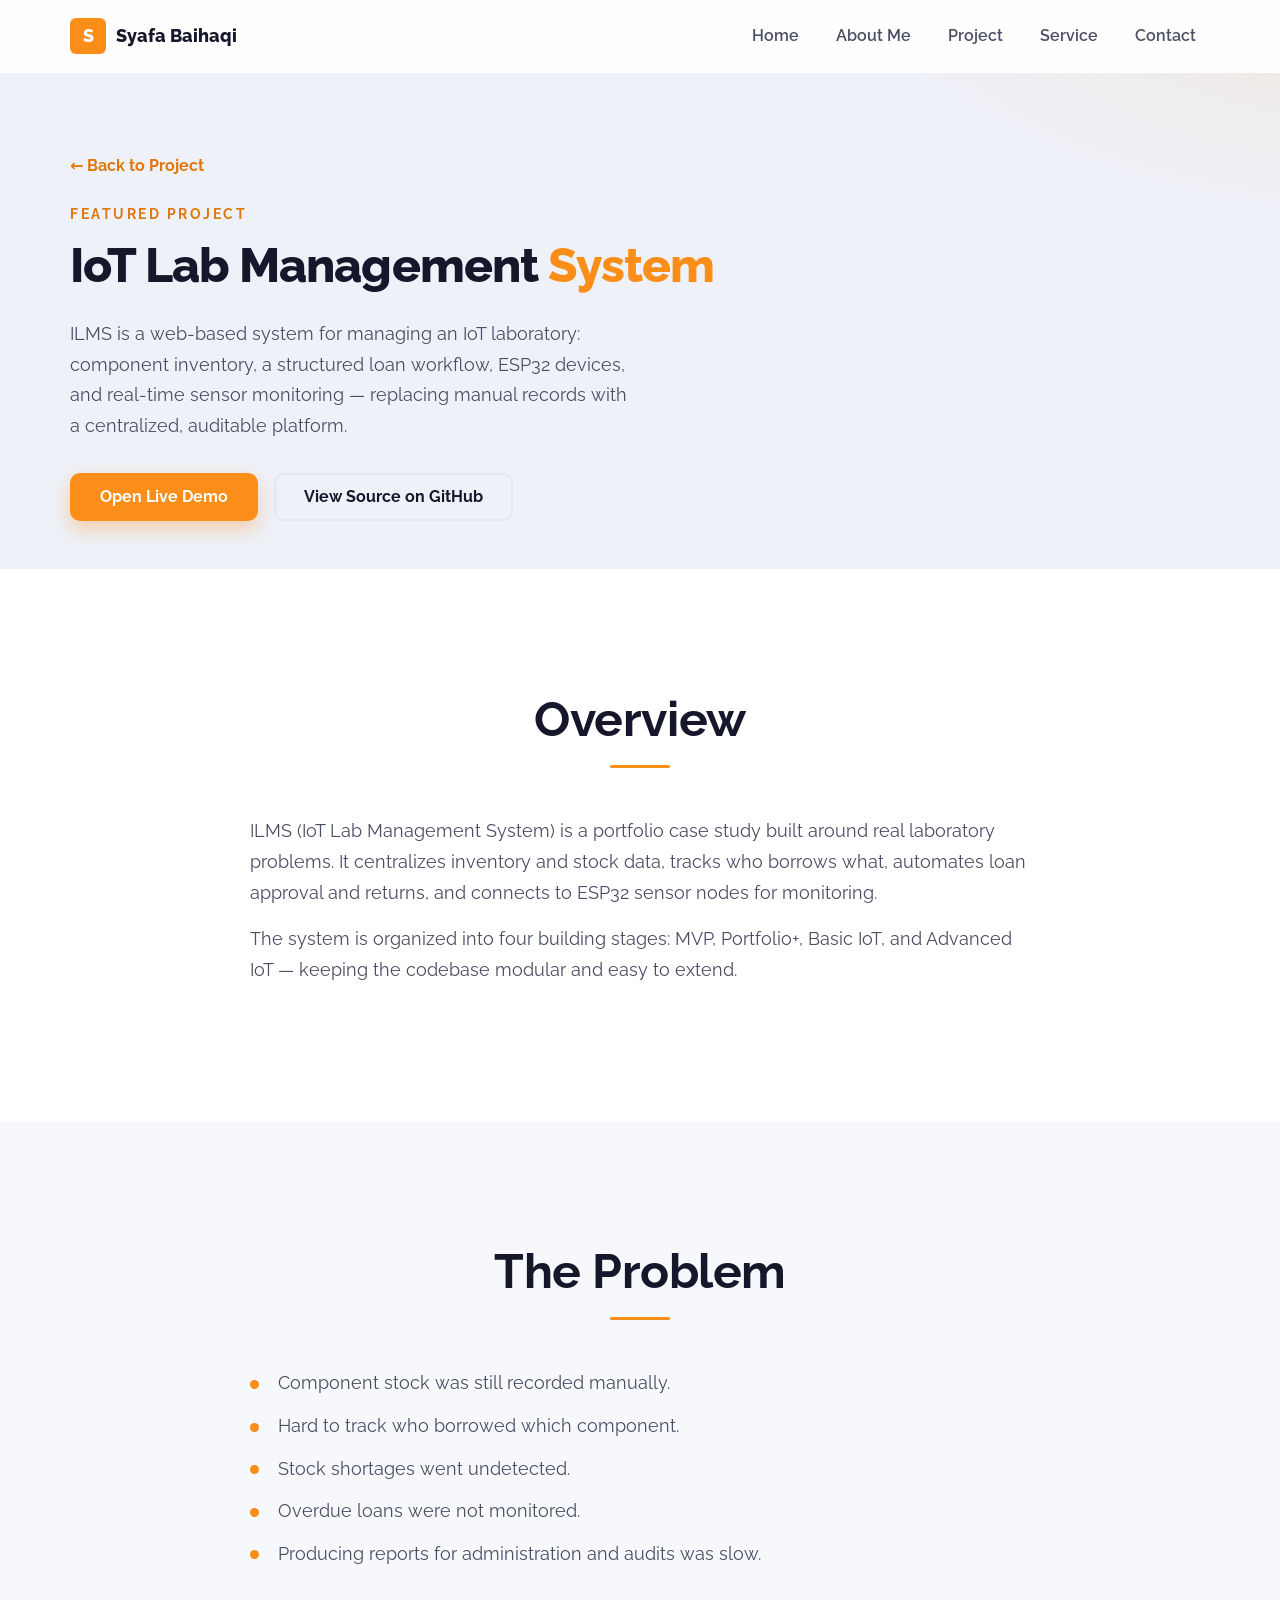
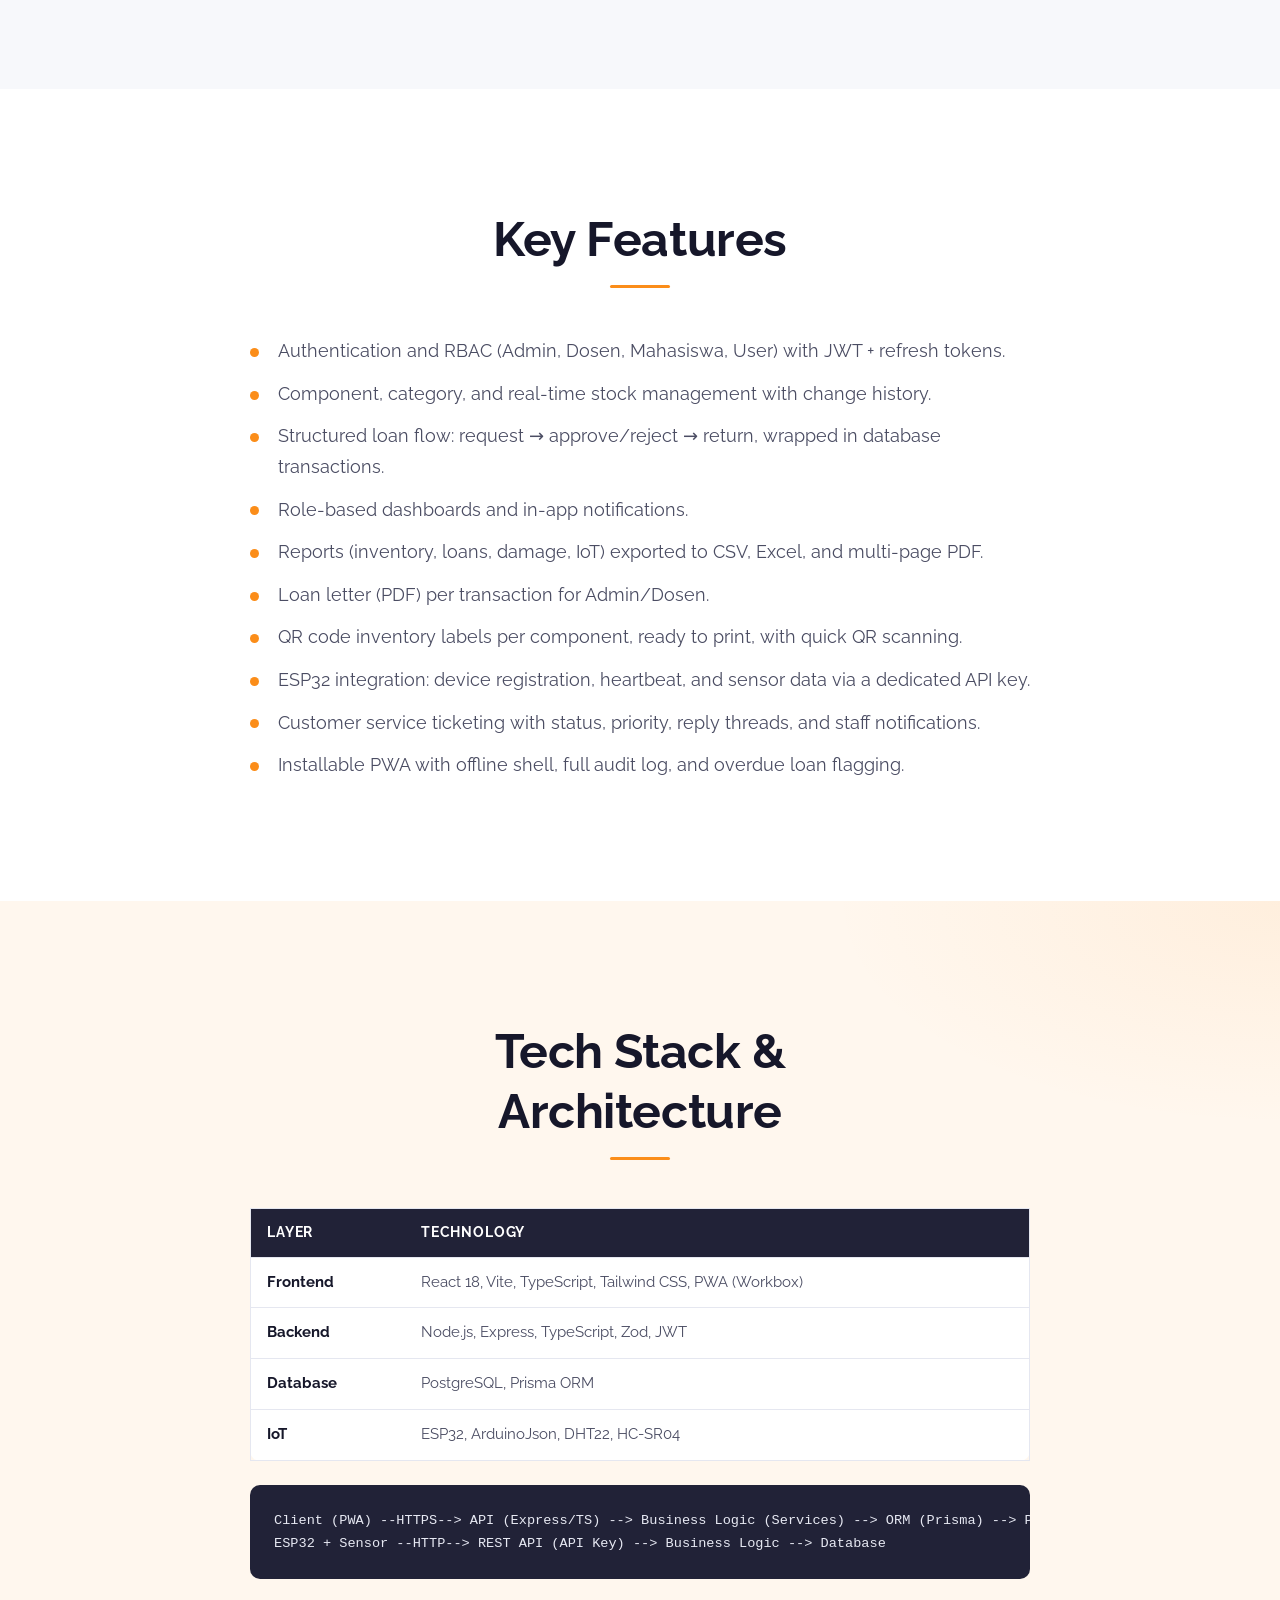
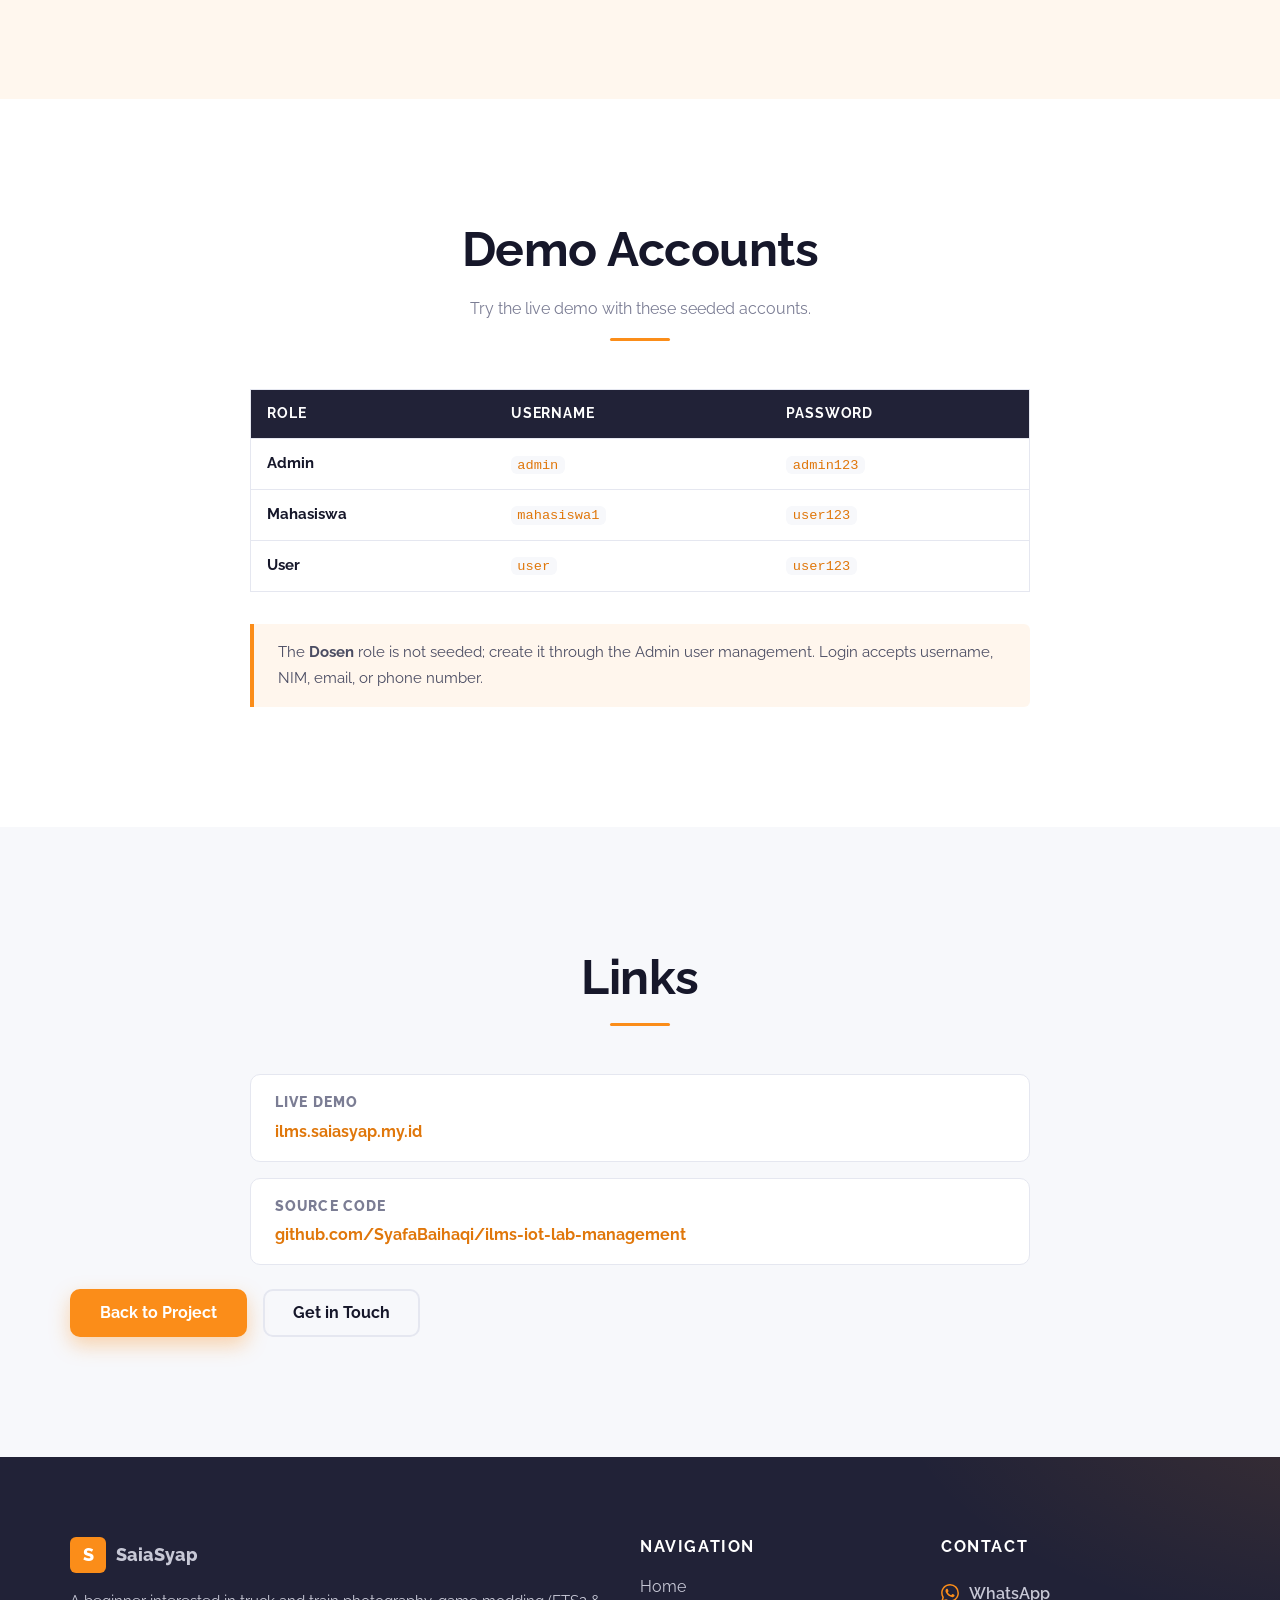
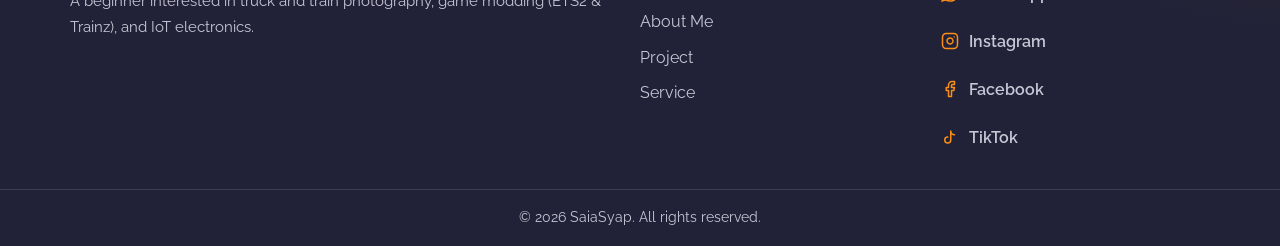
==== project-ilms.html @ e139ea23 "Redesign landing page and add project/service pages - Rebuild UI with pure CSS (drop Bootstrap/Remix" ====
<!DOCTYPE html>
<html lang="en">
  <head>
    <meta charset="UTF-8" />
    <meta name="viewport" content="width=device-width, initial-scale=1.0" />
    <title>ILMS — IoT Lab Management System | Syafa Baihaqi</title>
    <meta
      name="description"
      content="IoT Lab Management System (ILMS): a web-based lab management system for component inventory, loan workflow, ESP32 devices, and sensor monitoring. Built by Muhammad Syafa Baihaqi."
    />
    <meta name="author" content="Muhammad Syafa Baihaqi" />
    <link rel="canonical" href="https://saiasyap.my.id/project-ilms.html" />

    <meta property="og:type" content="article" />
    <meta property="og:title" content="ILMS — IoT Lab Management System" />
    <meta
      property="og:description"
      content="Web-based IoT lab management system: inventory, loan workflow, ESP32 devices, and sensor monitoring."
    />
    <meta property="og:url" content="https://saiasyap.my.id/project-ilms.html" />
    <meta name="twitter:card" content="summary" />

    <link rel="preconnect" href="https://fonts.googleapis.com" />
    <link rel="preconnect" href="https://fonts.gstatic.com" crossorigin />
    <link
      href="https://fonts.googleapis.com/css2?family=Raleway:wght@400;500;600;700;800&display=swap"
      rel="stylesheet"
    />
    <link rel="stylesheet" href="style.css" />
    <script src="src/main.js" defer></script>
  </head>

  <body>
    <a class="skip-link" href="#main">Skip to content</a>

    <header class="site-header" id="navbar">
      <nav class="navbar container" aria-label="Main navigation">
        <a class="navbar-brand" href="index.html">
          <span class="brand-mark" aria-hidden="true">S</span>
          <span class="brand-text">Syafa Baihaqi</span>
        </a>

        <button
          class="nav-toggle"
          type="button"
          aria-expanded="false"
          aria-controls="nav-menu"
          aria-label="Open menu"
        >
          <span class="nav-toggle-bar" aria-hidden="true"></span>
          <span class="nav-toggle-bar" aria-hidden="true"></span>
          <span class="nav-toggle-bar" aria-hidden="true"></span>
        </button>

        <ul class="nav-menu" id="nav-menu">
          <li><a class="nav-link" href="index.html#home">Home</a></li>
          <li><a class="nav-link" href="index.html#about">About Me</a></li>
          <li><a class="nav-link" href="index.html#project">Project</a></li>
          <li><a class="nav-link" href="index.html#service">Service</a></li>
          <li><a class="nav-link" href="index.html#contact">Contact</a></li>
        </ul>
      </nav>
    </header>

    <main id="main">
      <!-- Page hero -->
      <section class="page-hero">
        <div class="container">
          <a class="back-link reveal" href="index.html#project">
            <span aria-hidden="true">&larr;</span> Back to Project
          </a>
          <p class="hero-kicker reveal">Featured Project</p>
          <h1 class="hero-title reveal">
            IoT Lab Management <span class="text-brand">System</span>
          </h1>
          <p class="hero-lead reveal">
            ILMS is a web-based system for managing an IoT laboratory: component
            inventory, a structured loan workflow, ESP32 devices, and real-time
            sensor monitoring — replacing manual records with a centralized,
            auditable platform.
          </p>
          <div class="hero-actions reveal">
            <a
              class="btn btn-primary"
              href="https://ilms.saiasyap.my.id"
              target="_blank"
              rel="noopener noreferrer"
            >
              Open Live Demo
            </a>
            <a
              class="btn btn-outline"
              href="https://github.com/SyafaBaihaqi/ilms-iot-lab-management"
              target="_blank"
              rel="noopener noreferrer"
            >
              View Source on GitHub
            </a>
          </div>
        </div>
      </section>

      <!-- Overview -->
      <section class="section">
        <div class="container">
          <header class="section-header reveal">
            <h2>Overview</h2>
            <span class="line" aria-hidden="true"></span>
          </header>
          <div class="prose reveal">
            <p>
              ILMS (IoT Lab Management System) is a portfolio case study built
              around real laboratory problems. It centralizes inventory and stock
              data, tracks who borrows what, automates loan approval and returns,
              and connects to ESP32 sensor nodes for monitoring.
            </p>
            <p>
              The system is organized into four building stages: MVP,
              Portfolio+, Basic IoT, and Advanced IoT — keeping the codebase
              modular and easy to extend.
            </p>
          </div>
        </div>
      </section>

      <!-- Problem -->
      <section class="section section-soft">
        <div class="container">
          <header class="section-header reveal">
            <h2>The Problem</h2>
            <span class="line" aria-hidden="true"></span>
          </header>
          <ul class="prose-list reveal">
            <li>Component stock was still recorded manually.</li>
            <li>Hard to track who borrowed which component.</li>
            <li>Stock shortages went undetected.</li>
            <li>Overdue loans were not monitored.</li>
            <li>Producing reports for administration and audits was slow.</li>
          </ul>
        </div>
      </section>

      <!-- Features -->
      <section class="section">
        <div class="container">
          <header class="section-header reveal">
            <h2>Key Features</h2>
            <span class="line" aria-hidden="true"></span>
          </header>
          <ul class="prose-list reveal">
            <li>Authentication and RBAC (Admin, Dosen, Mahasiswa, User) with JWT + refresh tokens.</li>
            <li>Component, category, and real-time stock management with change history.</li>
            <li>Structured loan flow: request &rarr; approve/reject &rarr; return, wrapped in database transactions.</li>
            <li>Role-based dashboards and in-app notifications.</li>
            <li>Reports (inventory, loans, damage, IoT) exported to CSV, Excel, and multi-page PDF.</li>
            <li>Loan letter (PDF) per transaction for Admin/Dosen.</li>
            <li>QR code inventory labels per component, ready to print, with quick QR scanning.</li>
            <li>ESP32 integration: device registration, heartbeat, and sensor data via a dedicated API key.</li>
            <li>Customer service ticketing with status, priority, reply threads, and staff notifications.</li>
            <li>Installable PWA with offline shell, full audit log, and overdue loan flagging.</li>
          </ul>
        </div>
      </section>

      <!-- Tech stack -->
      <section class="section section-warm">
        <div class="container">
          <header class="section-header reveal">
            <h2>Tech Stack &amp; Architecture</h2>
            <span class="line" aria-hidden="true"></span>
          </header>

          <div class="table-wrap reveal">
            <table class="spec-table">
              <caption class="visually-hidden">Technology stack used in ILMS</caption>
              <thead>
                <tr>
                  <th scope="col">Layer</th>
                  <th scope="col">Technology</th>
                </tr>
              </thead>
              <tbody>
                <tr>
                  <th scope="row">Frontend</th>
                  <td>React 18, Vite, TypeScript, Tailwind CSS, PWA (Workbox)</td>
                </tr>
                <tr>
                  <th scope="row">Backend</th>
                  <td>Node.js, Express, TypeScript, Zod, JWT</td>
                </tr>
                <tr>
                  <th scope="row">Database</th>
                  <td>PostgreSQL, Prisma ORM</td>
                </tr>
                <tr>
                  <th scope="row">IoT</th>
                  <td>ESP32, ArduinoJson, DHT22, HC-SR04</td>
                </tr>
              </tbody>
            </table>
          </div>

          <pre class="arch reveal" aria-label="Architecture diagram">Client (PWA) --HTTPS--&gt; API (Express/TS) --&gt; Business Logic (Services) --&gt; ORM (Prisma) --&gt; PostgreSQL
ESP32 + Sensor --HTTP--&gt; REST API (API Key) --&gt; Business Logic --&gt; Database</pre>
        </div>
      </section>

      <!-- Demo -->
      <section class="section">
        <div class="container">
          <header class="section-header reveal">
            <h2>Demo Accounts</h2>
            <p>Try the live demo with these seeded accounts.</p>
            <span class="line" aria-hidden="true"></span>
          </header>

          <div class="table-wrap reveal">
            <table class="spec-table">
              <caption class="visually-hidden">Demo accounts for the live demo</caption>
              <thead>
                <tr>
                  <th scope="col">Role</th>
                  <th scope="col">Username</th>
                  <th scope="col">Password</th>
                </tr>
              </thead>
              <tbody>
                <tr>
                  <th scope="row">Admin</th>
                  <td><code>admin</code></td>
                  <td><code>admin123</code></td>
                </tr>
                <tr>
                  <th scope="row">Mahasiswa</th>
                  <td><code>mahasiswa1</code></td>
                  <td><code>user123</code></td>
                </tr>
                <tr>
                  <th scope="row">User</th>
                  <td><code>user</code></td>
                  <td><code>user123</code></td>
                </tr>
              </tbody>
            </table>
          </div>

          <p class="prose-note reveal">
            The <strong>Dosen</strong> role is not seeded; create it through the
            Admin user management. Login accepts username, NIM, email, or phone
            number.
          </p>
        </div>
      </section>

      <!-- Links -->
      <section class="section section-soft">
        <div class="container">
          <header class="section-header reveal">
            <h2>Links</h2>
            <span class="line" aria-hidden="true"></span>
          </header>

          <ul class="link-list reveal">
            <li>
              <span class="link-label">Live Demo</span>
              <a
                href="https://ilms.saiasyap.my.id"
                target="_blank"
                rel="noopener noreferrer"
                >ilms.saiasyap.my.id</a
              >
            </li>
            <li>
              <span class="link-label">Source Code</span>
              <a
                href="https://github.com/SyafaBaihaqi/ilms-iot-lab-management"
                target="_blank"
                rel="noopener noreferrer"
                >github.com/SyafaBaihaqi/ilms-iot-lab-management</a
              >
            </li>
          </ul>

          <div class="project-actions reveal">
            <a class="btn btn-primary" href="index.html#project">Back to Project</a>
            <a class="btn btn-outline" href="index.html#contact">Get in Touch</a>
          </div>
        </div>
      </section>
    </main>

    <footer class="site-footer" id="contact">
      <div class="container footer-container">
        <div class="footer-section footer-about">
          <a class="footer-brand" href="index.html">
            <span class="brand-mark" aria-hidden="true">S</span>
            <span>SaiaSyap</span>
          </a>
          <p>
            A beginner interested in truck and train photography, game modding
            (ETS2 &amp; Trainz), and IoT electronics.
          </p>
        </div>

        <div class="footer-section">
          <h3>Navigation</h3>
          <ul class="footer-links">
            <li><a href="index.html#home">Home</a></li>
            <li><a href="index.html#about">About Me</a></li>
            <li><a href="index.html#project">Project</a></li>
            <li><a href="index.html#service">Service</a></li>
          </ul>
        </div>

        <div class="footer-section">
          <h3>Contact</h3>
          <ul class="contact-list">
            <li>
              <a
                href="https://wa.me/6285642615523"
                target="_blank"
                rel="noopener noreferrer"
              >
                <svg viewBox="0 0 24 24" fill="currentColor" aria-hidden="true"><path d="M17.472 14.382c-.297-.149-1.758-.867-2.03-.967-.273-.099-.471-.148-.67.15-.197.297-.767.966-.94 1.164-.173.199-.347.223-.644.075-.297-.15-1.255-.463-2.39-1.475-.883-.788-1.48-1.761-1.653-2.059-.173-.297-.018-.458.13-.606.134-.133.298-.347.446-.52.149-.174.198-.298.298-.497.099-.198.05-.371-.025-.52-.075-.149-.669-1.612-.916-2.207-.242-.579-.487-.5-.669-.51-.173-.008-.371-.01-.57-.01-.198 0-.52.074-.792.372-.272.297-1.04 1.016-1.04 2.479 0 1.462 1.065 2.875 1.213 3.074.149.198 2.096 3.2 5.077 4.487.709.306 1.262.489 1.694.625.712.227 1.36.195 1.871.118.571-.085 1.758-.719 2.006-1.413.248-.694.248-1.289.173-1.413-.074-.124-.272-.198-.57-.347m-5.421 7.403h-.004a9.87 9.87 0 0 1-5.031-1.378l-.361-.214-3.741.982.998-3.648-.235-.374a9.86 9.86 0 0 1-1.51-5.26c.001-5.45 4.436-9.884 9.888-9.884 2.64 0 5.122 1.03 6.988 2.898a9.825 9.825 0 0 1 2.893 6.994c-.003 5.45-4.437 9.884-9.885 9.884m8.413-18.297A11.815 11.815 0 0 0 12.05 0C5.495 0 .16 5.335.157 11.892c0 2.096.547 4.142 1.588 5.945L.057 24l6.305-1.654a11.882 11.882 0 0 0 5.683 1.448h.005c6.554 0 11.89-5.335 11.893-11.893a11.821 11.821 0 0 0-3.48-8.413z"></path></svg>
                WhatsApp
              </a>
            </li>
            <li>
              <a
                href="https://www.instagram.com/saia.syap?igsh=N2NxZ2JjZTM2OHli"
                target="_blank"
                rel="noopener noreferrer"
              >
                <svg viewBox="0 0 24 24" fill="none" stroke="currentColor" stroke-width="2" stroke-linecap="round" stroke-linejoin="round" aria-hidden="true"><rect x="2" y="2" width="20" height="20" rx="5" ry="5"></rect><path d="M16 11.37A4 4 0 1 1 12.63 8 4 4 0 0 1 16 11.37z"></path><line x1="17.5" y1="6.5" x2="17.51" y2="6.5"></line></svg>
                Instagram
              </a>
            </li>
            <li>
              <a
                href="https://www.facebook.com/syafa.ez.18?mibextid=ZbWKwL"
                target="_blank"
                rel="noopener noreferrer"
              >
                <svg viewBox="0 0 24 24" fill="none" stroke="currentColor" stroke-width="2" stroke-linecap="round" stroke-linejoin="round" aria-hidden="true"><path d="M18 2h-3a5 5 0 0 0-5 5v3H7v4h3v8h4v-8h3l1-4h-4V7a1 1 0 0 1 1-1h3z"></path></svg>
                Facebook
              </a>
            </li>
            <li>
              <a
                href="https://www.tiktok.com/@saiasyap?_t=8oQKshiKMUh&_r=1"
                target="_blank"
                rel="noopener noreferrer"
              >
                <svg viewBox="0 0 24 24" fill="none" stroke="currentColor" stroke-width="2" stroke-linecap="round" stroke-linejoin="round" aria-hidden="true"><path d="M9 12a4 4 0 1 0 4 4V4a5 5 0 0 0 5 5"></path></svg>
                TikTok
              </a>
            </li>
          </ul>
        </div>
      </div>
      <div class="footer-bottom">
        <p>&copy; <span id="year">2026</span> SaiaSyap. All rights reserved.</p>
      </div>
    </footer>

    <button class="back-to-top" type="button" aria-label="Back to top" hidden>
      <svg viewBox="0 0 24 24" fill="none" stroke="currentColor" stroke-width="2" stroke-linecap="round" stroke-linejoin="round" aria-hidden="true"><line x1="12" y1="19" x2="12" y2="5"></line><polyline points="5 12 12 5 19 12"></polyline></svg>
    </button>
  </body>
</html>
---- style.css ----
/* =========================================================
   Design tokens
   ========================================================= */
:root {
  --brand: #fb8d19;
  --brand-dark: #e0770b;
  --brand-rgb: 251, 141, 25;
  --dark: #212237;
  --heading: #16172a;
  --body: #4b4d63;
  --muted: #7b7d94;
  --bg: #ffffff;
  --bg-alt: #f7f8fb;
  --border: #e5e7f0;
  --footer-bg: #212237;
  --footer-text: #c7c8d6;

  --font: "Raleway", system-ui, -apple-system, "Segoe UI", sans-serif;

  --fs-sm: 0.875rem;
  --fs-base: 1rem;
  --fs-md: 1.125rem;
  --fs-lg: 1.375rem;
  --fs-xl: 1.75rem;
  --fs-2xl: clamp(2rem, 1.4rem + 2.6vw, 3rem);
  --fs-hero: clamp(2.5rem, 1.6rem + 4.5vw, 4.25rem);

  --sp-1: 0.5rem;
  --sp-2: 1rem;
  --sp-3: 1.5rem;
  --sp-4: 2rem;
  --sp-5: 3rem;
  --sp-6: 5rem;
  --sp-7: 7.5rem;

  --radius-sm: 6px;
  --radius: 10px;
  --radius-lg: 16px;

  --shadow-sm: 0 2px 8px rgba(22, 23, 42, 0.06);
  --shadow: 0 12px 30px rgba(22, 23, 42, 0.1);

  --container: 1140px;
  --header-h: 72px;
  --ease: cubic-bezier(0.165, 0.85, 0.44, 1);
}

/* =========================================================
   Base
   ========================================================= */
*,
*::before,
*::after {
  box-sizing: border-box;
}

html {
  scroll-behavior: smooth;
}

body {
  margin: 0;
  font-family: var(--font);
  font-size: var(--fs-base);
  line-height: 1.7;
  color: var(--body);
  background-color: var(--bg);
  -webkit-font-smoothing: antialiased;
  overflow-x: hidden;
}

h1,
h2,
h3,
h4,
h5,
h6 {
  margin: 0 0 var(--sp-2);
  color: var(--heading);
  font-weight: 700;
  line-height: 1.25;
}

p {
  margin: 0 0 var(--sp-2);
}

ul {
  margin: 0;
  padding: 0;
  list-style: none;
}

a {
  color: var(--brand-dark);
  text-decoration: none;
  transition: color 0.2s ease;
}

a:hover {
  color: var(--brand);
}

img {
  max-width: 100%;
  height: auto;
  display: block;
}

:focus-visible {
  outline: 3px solid rgba(var(--brand-rgb), 0.75);
  outline-offset: 2px;
  border-radius: var(--radius-sm);
}

.text-brand {
  color: var(--brand);
}

.container {
  width: min(100% - 2.5rem, var(--container));
  margin-inline: auto;
}

.skip-link {
  position: absolute;
  top: -100%;
  left: var(--sp-2);
  z-index: 200;
  padding: var(--sp-1) var(--sp-2);
  background: var(--dark);
  color: #fff;
  border-radius: var(--radius-sm);
  transition: top 0.2s ease;
}

.skip-link:focus {
  top: var(--sp-1);
  color: #fff;
}

/* =========================================================
   Buttons
   ========================================================= */
.btn {
  display: inline-flex;
  align-items: center;
  justify-content: center;
  min-height: 48px;
  padding: 0.75rem 1.75rem;
  border: 2px solid transparent;
  border-radius: var(--radius);
  font-family: inherit;
  font-size: var(--fs-base);
  font-weight: 700;
  line-height: 1;
  cursor: pointer;
  text-align: center;
  transition: background-color 0.25s var(--ease), color 0.25s var(--ease),
    border-color 0.25s var(--ease), transform 0.25s var(--ease),
    box-shadow 0.25s var(--ease);
}

.btn:active {
  transform: translateY(1px);
}

.btn-sm {
  min-height: 42px;
  padding: 0.55rem 1.15rem;
  font-size: var(--fs-sm);
}

.btn-primary {
  background-color: var(--brand);
  color: #fff;
  box-shadow: 0 8px 20px rgba(var(--brand-rgb), 0.35);
}

.btn-primary:hover {
  background-color: var(--brand-dark);
  color: #fff;
  box-shadow: 0 10px 24px rgba(var(--brand-rgb), 0.45);
}

.btn-outline {
  background-color: transparent;
  border-color: var(--border);
  color: var(--heading);
}

.btn-outline:hover {
  border-color: var(--brand);
  color: var(--brand-dark);
}

/* =========================================================
   Header / navigation
   ========================================================= */
.site-header {
  position: fixed;
  inset: 0 0 auto 0;
  z-index: 100;
  background-color: rgba(255, 255, 255, 0.92);
  backdrop-filter: blur(8px);
  border-bottom: 1px solid transparent;
  transition: box-shadow 0.3s var(--ease), border-color 0.3s var(--ease);
}

.site-header.scrolled {
  border-bottom-color: var(--border);
  box-shadow: var(--shadow-sm);
}

.navbar {
  display: flex;
  align-items: center;
  justify-content: space-between;
  gap: var(--sp-2);
  min-height: var(--header-h);
}

.navbar-brand {
  display: inline-flex;
  align-items: center;
  gap: 0.65rem;
  font-weight: 800;
  font-size: var(--fs-md);
  color: var(--heading);
}

.navbar-brand:hover {
  color: var(--heading);
}

.brand-mark {
  display: grid;
  place-items: center;
  width: 36px;
  height: 36px;
  border-radius: var(--radius-sm);
  background-color: var(--brand);
  color: #fff;
  font-size: 1.125rem;
  font-weight: 800;
}

.nav-toggle {
  display: inline-flex;
  flex-direction: column;
  justify-content: center;
  gap: 5px;
  width: 44px;
  height: 44px;
  padding: 10px;
  background: none;
  border: 1px solid var(--border);
  border-radius: var(--radius-sm);
  cursor: pointer;
}

.nav-toggle-bar {
  display: block;
  height: 2px;
  width: 100%;
  background-color: var(--heading);
  border-radius: 2px;
  transition: transform 0.3s var(--ease), opacity 0.2s ease;
}

.nav-toggle[aria-expanded="true"] .nav-toggle-bar:nth-child(1) {
  transform: translateY(7px) rotate(45deg);
}

.nav-toggle[aria-expanded="true"] .nav-toggle-bar:nth-child(2) {
  opacity: 0;
}

.nav-toggle[aria-expanded="true"] .nav-toggle-bar:nth-child(3) {
  transform: translateY(-7px) rotate(-45deg);
}

.nav-menu {
  position: absolute;
  top: 100%;
  left: 0;
  right: 0;
  display: none;
  flex-direction: column;
  gap: 2px;
  padding: var(--sp-2);
  background-color: #fff;
  border-bottom: 1px solid var(--border);
  box-shadow: var(--shadow);
}

.nav-menu.open {
  display: flex;
}

.nav-link {
  display: block;
  padding: 0.75rem 1rem;
  border-radius: var(--radius-sm);
  color: var(--body);
  font-weight: 600;
  transition: background-color 0.2s ease, color 0.2s ease;
}

.nav-link:hover {
  background-color: var(--bg-alt);
  color: var(--heading);
}

.nav-link.active {
  color: var(--brand-dark);
  background-color: rgba(var(--brand-rgb), 0.1);
}

/* =========================================================
   Hero
   ========================================================= */
.hero {
  display: flex;
  align-items: center;
  min-height: 100svh;
  padding: calc(var(--header-h) + var(--sp-5)) 0 var(--sp-5);
  background:
    radial-gradient(
      60rem 30rem at 110% -10%,
      rgba(var(--brand-rgb), 0.14),
      transparent 60%
    ),
    radial-gradient(
      45rem 25rem at -10% 110%,
      rgba(var(--brand-rgb), 0.1),
      transparent 60%
    ),
    #eef1f8;
  overflow: hidden;
}

.hero-inner {
  max-width: 780px;
}

.hero-kicker {
  margin-bottom: var(--sp-1);
  font-weight: 700;
  font-size: var(--fs-sm);
  letter-spacing: 0.18em;
  text-transform: uppercase;
  color: var(--brand-dark);
}

.hero-title {
  font-size: var(--fs-hero);
  font-weight: 800;
  letter-spacing: -0.02em;
  margin-bottom: var(--sp-3);
}

.hero-lead {
  max-width: 560px;
  font-size: var(--fs-md);
  color: var(--body);
  margin-bottom: var(--sp-4);
}

.hero-actions {
  display: flex;
  flex-wrap: wrap;
  gap: var(--sp-2);
}

/* =========================================================
   Sections
   ========================================================= */
.section {
  padding: var(--sp-6) 0;
  scroll-margin-top: var(--header-h);
}

.section-soft {
  background-color: var(--bg-alt);
}

.section-warm {
  background-color: #fff7ee;
  background-image: radial-gradient(
    40rem 20rem at 100% 0%,
    rgba(var(--brand-rgb), 0.08),
    transparent 70%
  );
}

.section-header {
  max-width: 560px;
  margin: 0 auto var(--sp-5);
  text-align: center;
}

.section-header h2 {
  font-size: var(--fs-2xl);
  letter-spacing: -0.01em;
}

.section-header p {
  color: var(--muted);
  margin-bottom: var(--sp-2);
}

.section-header .line {
  display: block;
  width: 60px;
  height: 3px;
  margin: 0 auto;
  border-radius: 2px;
  background-color: var(--brand);
}

/* =========================================================
   Cards (skills, projects, services)
   ========================================================= */
.card-grid {
  display: grid;
  gap: var(--sp-3);
}

.card {
  display: flex;
  flex-direction: column;
  padding: var(--sp-4) var(--sp-3);
  background-color: #fff;
  border: 1px solid var(--border);
  border-radius: var(--radius-lg);
  text-align: center;
  transition: transform 0.3s var(--ease), box-shadow 0.3s var(--ease),
    border-color 0.3s var(--ease);
}

.card:hover {
  transform: translateY(-6px);
  box-shadow: var(--shadow);
  border-color: rgba(var(--brand-rgb), 0.45);
}

.card h3 {
  font-size: var(--fs-lg);
  margin-top: var(--sp-3);
  margin-bottom: var(--sp-1);
}

.card p {
  font-size: 0.95rem;
  color: var(--body);
  margin-bottom: 0;
}

.card-icon {
  display: grid;
  place-items: center;
  width: 64px;
  height: 64px;
  margin: 0 auto;
  border-radius: var(--radius);
  background-color: rgba(var(--brand-rgb), 0.12);
  color: var(--brand-dark);
}

.card-icon svg {
  width: 30px;
  height: 30px;
}

.card-actions {
  display: flex;
  flex-wrap: wrap;
  justify-content: center;
  gap: 0.75rem;
  margin-top: auto;
  padding-top: var(--sp-3);
}

/* =========================================================
   Featured project
   ========================================================= */
.project-feature {
  display: grid;
  gap: var(--sp-4);
  padding: var(--sp-4);
  background-color: #fff;
  border: 1px solid var(--border);
  border-radius: var(--radius-lg);
  box-shadow: var(--shadow-sm);
}

.project-feature-media {
  display: grid;
  place-items: center;
  padding: var(--sp-3);
  border-radius: var(--radius);
  background:
    linear-gradient(160deg, rgba(var(--brand-rgb), 0.16), rgba(var(--brand-rgb), 0.04));
}

.project-feature-media img {
  width: 100%;
  max-width: 200px;
  height: auto;
}

.project-feature-body h3 {
  font-size: var(--fs-xl);
  margin-bottom: var(--sp-2);
}

.project-tag {
  display: inline-block;
  margin-bottom: var(--sp-1);
  padding: 0.25rem 0.75rem;
  border-radius: 999px;
  background-color: rgba(var(--brand-rgb), 0.14);
  color: var(--brand-dark);
  font-size: var(--fs-sm);
  font-weight: 800;
  letter-spacing: 0.08em;
  text-transform: uppercase;
}

.project-highlights {
  display: grid;
  gap: 0.5rem;
  margin: var(--sp-3) 0;
}

.project-highlights li {
  position: relative;
  padding-left: 1.6rem;
  font-size: 0.95rem;
  color: var(--body);
}

.project-highlights li::before {
  content: "";
  position: absolute;
  top: 0.6em;
  left: 0;
  width: 9px;
  height: 9px;
  border-radius: 50%;
  background-color: var(--brand);
}

.project-actions {
  display: flex;
  flex-wrap: wrap;
  gap: var(--sp-2);
  margin-top: var(--sp-3);
}

.project-actions.center {
  justify-content: center;
}

/* =========================================================
   Footer
   ========================================================= */
.site-footer {
  scroll-margin-top: var(--header-h);
  background-color: var(--footer-bg);
  background-image: radial-gradient(
    50rem 25rem at 110% -20%,
    rgba(var(--brand-rgb), 0.14),
    transparent 65%
  );
  color: var(--footer-text);
  padding-top: var(--sp-6);
}

.site-footer h3 {
  color: #fff;
  font-size: var(--fs-base);
  text-transform: uppercase;
  letter-spacing: 0.1em;
  margin-bottom: var(--sp-2);
}

.footer-container {
  display: grid;
  gap: var(--sp-4);
  padding-bottom: var(--sp-4);
}

.footer-section p {
  font-size: 0.95rem;
}

.footer-brand {
  display: inline-flex;
  align-items: center;
  gap: 0.65rem;
  margin-bottom: var(--sp-2);
  font-size: var(--fs-md);
  font-weight: 800;
  color: #fff;
}

.footer-brand:hover {
  color: #fff;
}

.footer-section ul {
  display: grid;
  gap: 0.5rem;
}

.footer-section a {
  color: var(--footer-text);
}

.footer-section a:hover {
  color: var(--brand);
}

.contact-list a {
  display: inline-flex;
  align-items: center;
  gap: 0.6rem;
  min-height: 40px;
  font-weight: 600;
}

.contact-list svg {
  width: 18px;
  height: 18px;
  flex-shrink: 0;
  color: var(--brand);
}

.footer-bottom {
  border-top: 1px solid rgba(255, 255, 255, 0.12);
  padding: var(--sp-2) 0;
  text-align: center;
  font-size: var(--fs-sm);
}

.footer-bottom p {
  margin: 0;
}

/* =========================================================
   Back to top
   ========================================================= */
.back-to-top {
  position: fixed;
  right: 1.25rem;
  bottom: 1.25rem;
  z-index: 90;
  display: grid;
  place-items: center;
  width: 48px;
  height: 48px;
  background-color: var(--brand);
  color: #fff;
  border: none;
  border-radius: 50%;
  cursor: pointer;
  box-shadow: 0 10px 24px rgba(var(--brand-rgb), 0.4);
  opacity: 0;
  transform: translateY(12px);
  pointer-events: none;
  transition: opacity 0.3s var(--ease), transform 0.3s var(--ease),
    background-color 0.2s ease;
}

.back-to-top svg {
  width: 22px;
  height: 22px;
}

.back-to-top.visible {
  opacity: 1;
  transform: translateY(0);
  pointer-events: auto;
}

.back-to-top:hover {
  background-color: var(--brand-dark);
}

/* =========================================================
   Project detail page
   ========================================================= */
.page-hero {
  padding: calc(var(--header-h) + var(--sp-6)) 0 var(--sp-5);
  background:
    radial-gradient(
      60rem 30rem at 110% -10%,
      rgba(var(--brand-rgb), 0.14),
      transparent 60%
    ),
    #eef1f8;
}

.page-hero .hero-title {
  font-size: var(--fs-2xl);
}

.back-link {
  display: inline-block;
  margin-bottom: var(--sp-3);
  font-weight: 700;
  color: var(--brand-dark);
}

.prose {
  max-width: 780px;
  margin-inline: auto;
}

.prose p {
  font-size: var(--fs-md);
}

.prose-list {
  display: grid;
  gap: 0.75rem;
  max-width: 780px;
  margin-inline: auto;
}

.prose-list li {
  position: relative;
  padding-left: 1.75rem;
  font-size: var(--fs-md);
}

.prose-list li::before {
  content: "";
  position: absolute;
  top: 0.65em;
  left: 0;
  width: 9px;
  height: 9px;
  border-radius: 50%;
  background-color: var(--brand);
}

.prose-note {
  max-width: 780px;
  margin: var(--sp-4) auto 0;
  padding: var(--sp-2) var(--sp-3);
  border-left: 4px solid var(--brand);
  background-color: rgba(var(--brand-rgb), 0.08);
  border-radius: 0 var(--radius-sm) var(--radius-sm) 0;
  font-size: 0.95rem;
}

.process-list {
  display: grid;
  gap: var(--sp-2);
  max-width: 780px;
  margin-inline: auto;
  counter-reset: step;
}

.process-list li {
  position: relative;
  padding: var(--sp-2) var(--sp-3) var(--sp-2) 3.5rem;
  background-color: #fff;
  border: 1px solid var(--border);
  border-radius: var(--radius);
  counter-increment: step;
}

.process-list li::before {
  content: counter(step);
  position: absolute;
  top: 50%;
  left: var(--sp-2);
  transform: translateY(-50%);
  display: grid;
  place-items: center;
  width: 32px;
  height: 32px;
  border-radius: 50%;
  background-color: var(--brand);
  color: #fff;
  font-weight: 800;
  font-size: var(--fs-sm);
}

.process-list strong {
  display: block;
  color: var(--heading);
}

.table-wrap {
  max-width: 780px;
  margin-inline: auto;
  overflow-x: auto;
}

.spec-table {
  width: 100%;
  border-collapse: collapse;
  background-color: #fff;
  border: 1px solid var(--border);
  border-radius: var(--radius);
  font-size: 0.95rem;
}

.spec-table th,
.spec-table td {
  padding: 0.75rem 1rem;
  text-align: left;
  border-bottom: 1px solid var(--border);
  vertical-align: top;
}

.spec-table thead th {
  background-color: var(--dark);
  color: #fff;
  font-size: var(--fs-sm);
  letter-spacing: 0.06em;
  text-transform: uppercase;
}

.spec-table tbody th {
  color: var(--heading);
  white-space: nowrap;
}

.spec-table tbody tr:last-child th,
.spec-table tbody tr:last-child td {
  border-bottom: none;
}

.spec-table code {
  padding: 0.1rem 0.4rem;
  border-radius: var(--radius-sm);
  background-color: var(--bg-alt);
  color: var(--brand-dark);
  font-size: 0.9em;
}

.arch {
  max-width: 780px;
  margin: var(--sp-3) auto 0;
  padding: var(--sp-3);
  border-radius: var(--radius);
  background-color: var(--dark);
  color: #e7e9f3;
  font-size: 0.85rem;
  line-height: 1.7;
  overflow-x: auto;
}

.link-list {
  display: grid;
  gap: var(--sp-2);
  max-width: 780px;
  margin: 0 auto;
}

.link-list li {
  display: grid;
  gap: 0.15rem;
  padding: var(--sp-2) var(--sp-3);
  border: 1px solid var(--border);
  border-radius: var(--radius);
  background-color: #fff;
}

.link-label {
  font-size: var(--fs-sm);
  font-weight: 800;
  letter-spacing: 0.08em;
  text-transform: uppercase;
  color: var(--muted);
}

.link-list a {
  font-weight: 700;
  word-break: break-word;
}

.visually-hidden {
  position: absolute;
  width: 1px;
  height: 1px;
  margin: -1px;
  padding: 0;
  overflow: hidden;
  clip: rect(0 0 0 0);
  white-space: nowrap;
  border: 0;
}

/* =========================================================
   Reveal animation
   ========================================================= */
.reveal {
  opacity: 0;
  transform: translateY(24px);
  transition: opacity 0.6s var(--ease), transform 0.6s var(--ease);
}

.reveal.is-visible {
  opacity: 1;
  transform: none;
}

/* =========================================================
   Responsive
   ========================================================= */
@media (min-width: 640px) {
  .card-grid {
    grid-template-columns: repeat(2, 1fr);
  }

  .card-grid-2 {
    grid-template-columns: repeat(2, 1fr);
  }

  .project-feature {
    grid-template-columns: 220px 1fr;
    align-items: center;
  }
}

@media (min-width: 992px) {
  .section {
    padding: var(--sp-7) 0;
  }

  .nav-toggle {
    display: none;
  }

  .nav-menu {
    position: static;
    display: flex;
    flex-direction: row;
    align-items: center;
    gap: var(--sp-1);
    padding: 0;
    background: none;
    border: none;
    box-shadow: none;
  }

  .nav-link {
    padding: 0.5rem 0.9rem;
  }

  .card-grid {
    grid-template-columns: repeat(4, 1fr);
  }

  .card-grid-2 {
    grid-template-columns: repeat(2, 1fr);
  }

  .card-grid-3 {
    grid-template-columns: repeat(3, 1fr);
  }

  .footer-container {
    grid-template-columns: 2fr 1fr 1fr;
  }
}

@media (min-width: 1200px) {
  .card-grid-3 {
    grid-template-columns: repeat(4, 1fr);
  }
}

/* =========================================================
   Preferences
   ========================================================= */
@media (prefers-reduced-motion: reduce) {
  html {
    scroll-behavior: auto;
  }

  *,
  *::before,
  *::after {
    animation-duration: 0.01ms !important;
    animation-iteration-count: 1 !important;
    transition-duration: 0.01ms !important;
  }

  .reveal {
    opacity: 1;
    transform: none;
  }
}
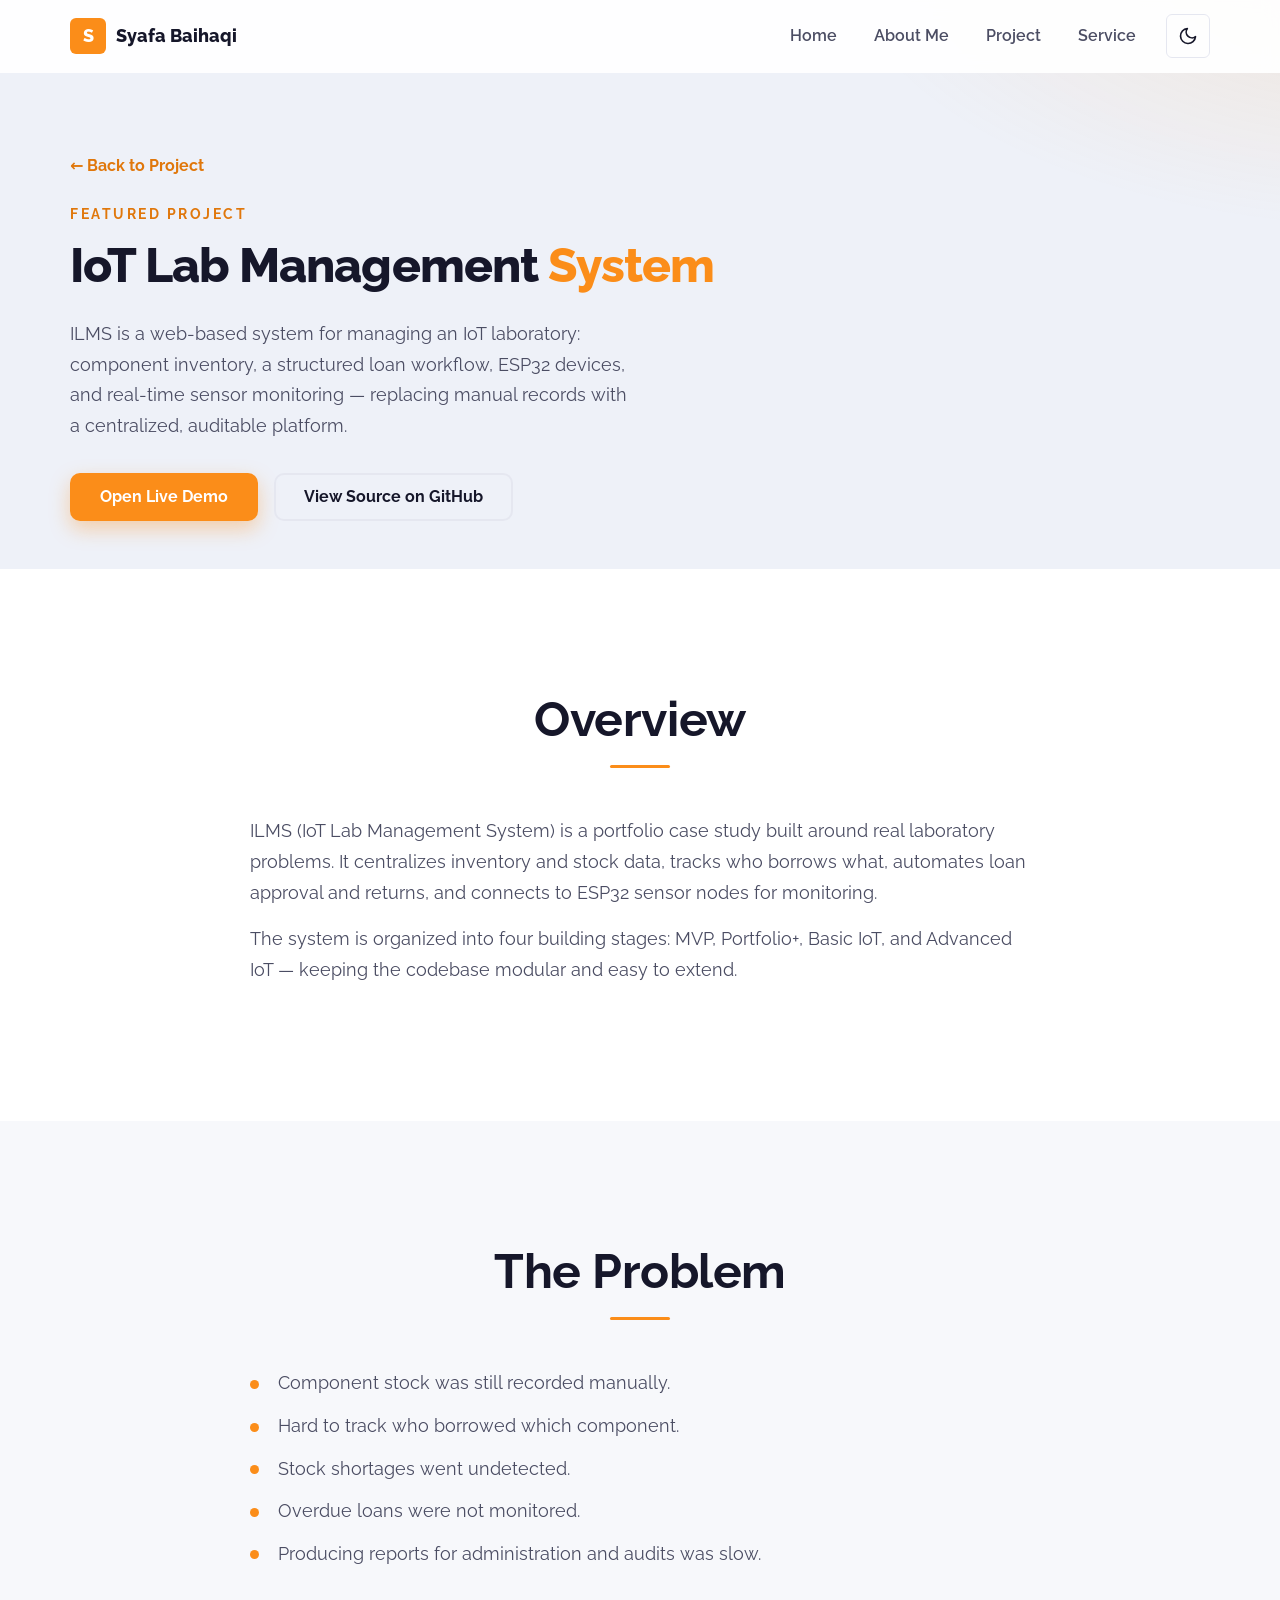
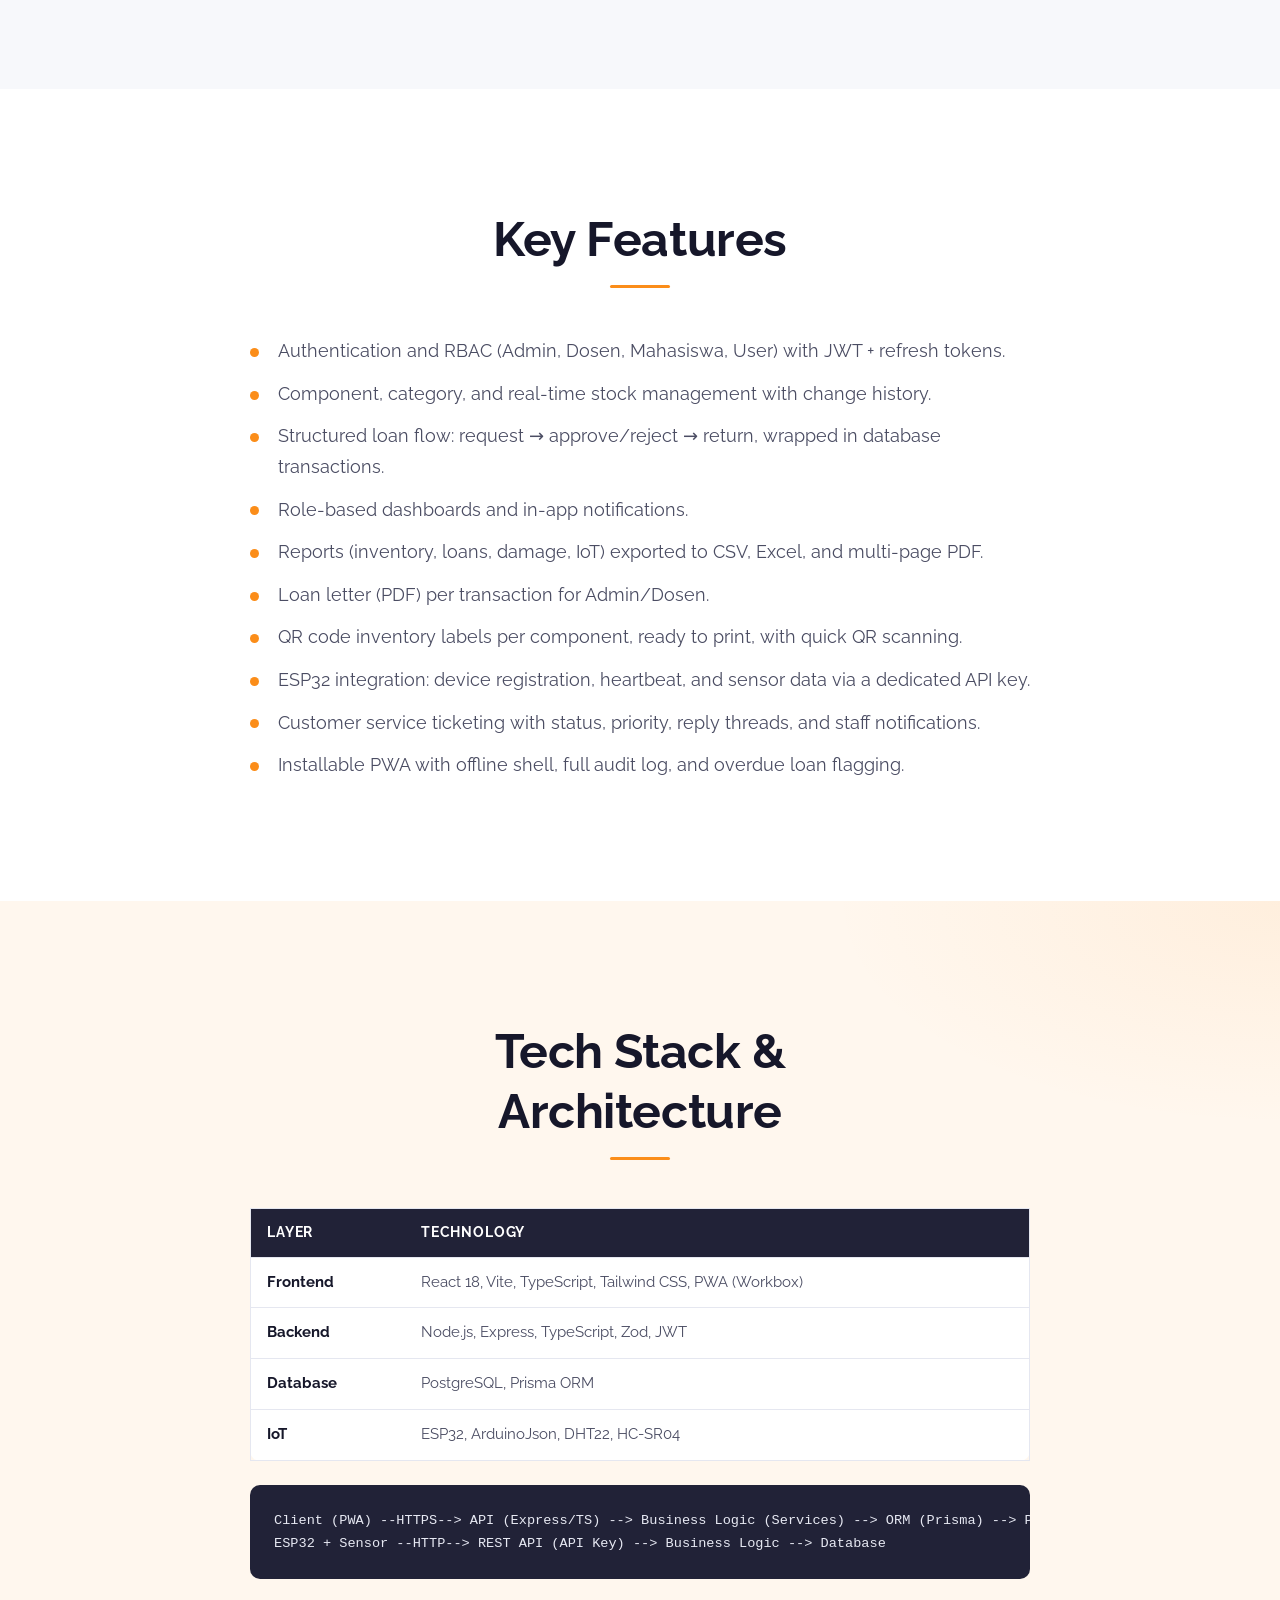
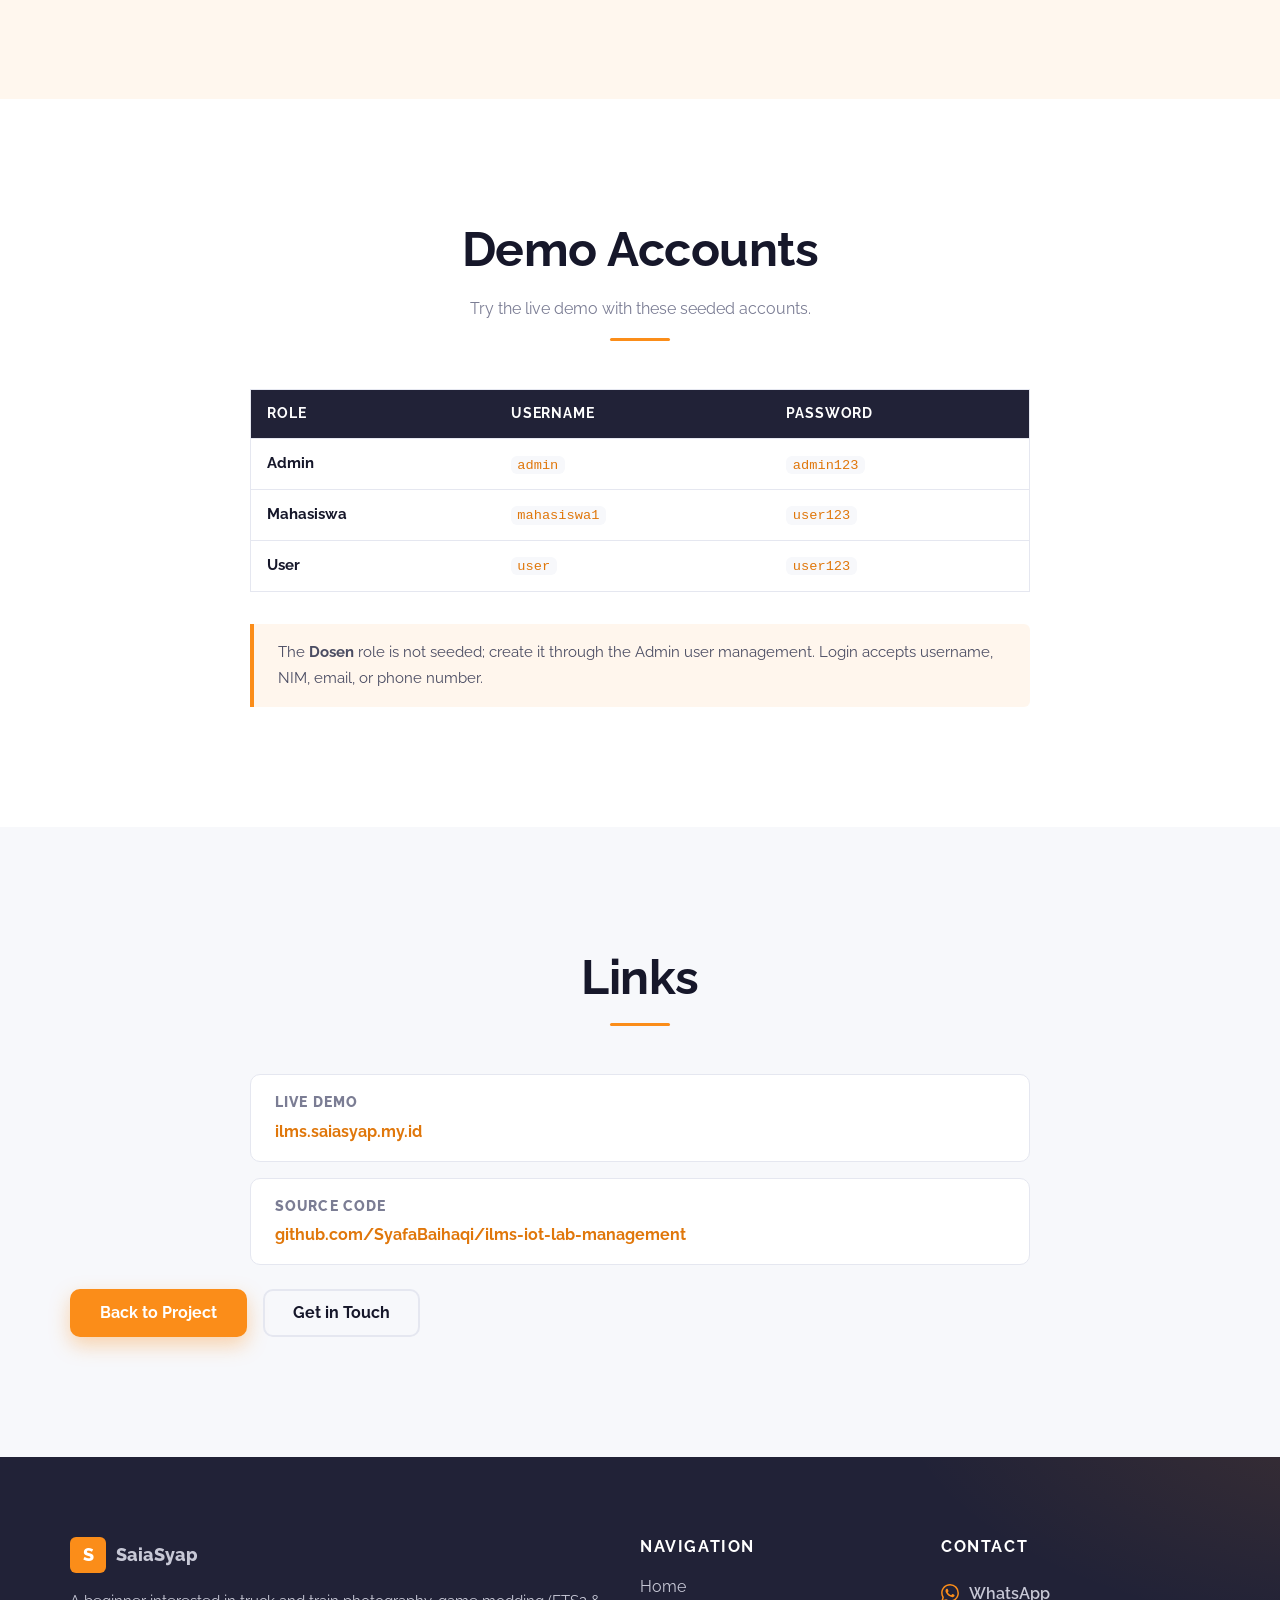
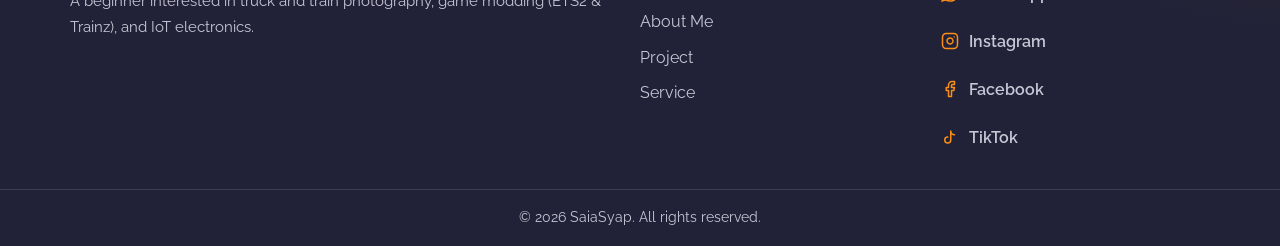
==== commit 180605dc: "feat(theme): add light/dark toggle and drop Contact nav link Toggle sits far right in navbar, moon i" ====
--- a/project-ilms.html
+++ b/project-ilms.html
@@ -2,6 +2,21 @@
 <html lang="en">
   <head>
     <meta charset="UTF-8" />
+    <script>
+      (function () {
+        var stored = null;
+        try {
+          stored = localStorage.getItem("theme");
+        } catch (e) {}
+        var dark = stored
+          ? stored === "dark"
+          : window.matchMedia("(prefers-color-scheme: dark)").matches;
+        document.documentElement.setAttribute(
+          "data-theme",
+          dark ? "dark" : "light"
+        );
+      })();
+    </script>
     <meta name="viewport" content="width=device-width, initial-scale=1.0" />
     <title>ILMS — IoT Lab Management System | Syafa Baihaqi</title>
     <meta
@@ -26,8 +41,8 @@
       href="https://fonts.googleapis.com/css2?family=Raleway:wght@400;500;600;700;800&display=swap"
       rel="stylesheet"
     />
-    <link rel="stylesheet" href="style.css" />
-    <script src="src/main.js" defer></script>
+    <link rel="stylesheet" href="style.css?v=2" />
+    <script src="src/main.js?v=2" defer></script>
   </head>
 
   <body>
@@ -42,23 +57,45 @@
 
         <button
           class="nav-toggle"
-          type="button"
-          aria-expanded="false"
-          aria-controls="nav-menu"
-          aria-label="Open menu"
-        >
-          <span class="nav-toggle-bar" aria-hidden="true"></span>
-          <span class="nav-toggle-bar" aria-hidden="true"></span>
-          <span class="nav-toggle-bar" aria-hidden="true"></span>
-        </button>
+            type="button"
+            aria-expanded="false"
+            aria-controls="nav-menu"
+            aria-label="Open menu"
+          >
+            <span class="nav-toggle-bar" aria-hidden="true"></span>
+            <span class="nav-toggle-bar" aria-hidden="true"></span>
+            <span class="nav-toggle-bar" aria-hidden="true"></span>
+          </button>
 
         <ul class="nav-menu" id="nav-menu">
           <li><a class="nav-link" href="index.html#home">Home</a></li>
           <li><a class="nav-link" href="index.html#about">About Me</a></li>
           <li><a class="nav-link" href="index.html#project">Project</a></li>
           <li><a class="nav-link" href="index.html#service">Service</a></li>
-          <li><a class="nav-link" href="index.html#contact">Contact</a></li>
         </ul>
+
+        <div class="nav-actions">
+          <button
+            class="nav-toggle"
+            type="button"
+            aria-expanded="false"
+            aria-controls="nav-menu"
+            aria-label="Open menu"
+          >
+            <span class="nav-toggle-bar" aria-hidden="true"></span>
+            <span class="nav-toggle-bar" aria-hidden="true"></span>
+            <span class="nav-toggle-bar" aria-hidden="true"></span>
+          </button>
+
+          <button
+            class="theme-toggle"
+            type="button"
+            aria-label="Switch to dark theme"
+          >
+            <svg class="icon-sun" viewBox="0 0 24 24" fill="none" stroke="currentColor" stroke-width="2" stroke-linecap="round" stroke-linejoin="round" aria-hidden="true"><circle cx="12" cy="12" r="4"></circle><path d="M12 2v2"></path><path d="M12 20v2"></path><path d="m4.93 4.93 1.41 1.41"></path><path d="m17.66 17.66 1.41 1.41"></path><path d="M2 12h2"></path><path d="M20 12h2"></path><path d="m6.34 17.66-1.41 1.41"></path><path d="m19.07 4.93-1.41 1.41"></path></svg>
+            <svg class="icon-moon" viewBox="0 0 24 24" fill="none" stroke="currentColor" stroke-width="2" stroke-linecap="round" stroke-linejoin="round" aria-hidden="true"><path d="M21 12.79A9 9 0 1 1 11.21 3 7 7 0 0 0 21 12.79z"></path></svg>
+          </button>
+        </div>
       </nav>
     </header>
 
--- a/style.css
+++ b/style.css
@@ -945,6 +945,7 @@
     flex-direction: row;
     align-items: center;
     gap: var(--sp-1);
+    margin-left: auto;
     padding: 0;
     background: none;
     border: none;
@@ -999,3 +1000,140 @@
     transform: none;
   }
 }
+
+/* =========================================================
+   Theme toggle
+   ========================================================= */
+:root {
+  color-scheme: light;
+}
+
+[data-theme="dark"] {
+  color-scheme: dark;
+}
+
+.nav-actions {
+  display: inline-flex;
+  align-items: center;
+  gap: 0.65rem;
+}
+
+.theme-toggle {
+  display: inline-grid;
+  place-items: center;
+  width: 44px;
+  height: 44px;
+  padding: 0;
+  background: none;
+  border: 1px solid var(--border);
+  border-radius: var(--radius-sm);
+  cursor: pointer;
+  color: var(--heading);
+  transition: border-color 0.2s ease, color 0.2s ease;
+}
+
+.theme-toggle:hover {
+  border-color: var(--brand);
+  color: var(--brand-dark);
+}
+
+.theme-toggle svg {
+  width: 20px;
+  height: 20px;
+}
+
+.theme-toggle .icon-sun {
+  display: none;
+}
+
+.theme-toggle .icon-moon {
+  display: block;
+}
+
+[data-theme="dark"] .theme-toggle .icon-sun {
+  display: block;
+}
+
+[data-theme="dark"] .theme-toggle .icon-moon {
+  display: none;
+}
+
+/* =========================================================
+   Dark theme
+   Keep the brand orange -- override surfaces only.
+   ========================================================= */
+[data-theme="dark"] {
+  --dark: #0f1020;
+  --heading: #eef0f8;
+  --body: #b8bac8;
+  --muted: #8a8ca0;
+  --bg: #141528;
+  --bg-alt: #1a1c31;
+  --border: #2b2e45;
+  --footer-bg: #0b0c18;
+  --footer-text: #a5a7b8;
+  --shadow-sm: 0 2px 8px rgba(0, 0, 0, 0.35);
+  --shadow: 0 12px 30px rgba(0, 0, 0, 0.45);
+}
+
+[data-theme="dark"] .site-header {
+  background-color: rgba(20, 21, 40, 0.92);
+}
+
+[data-theme="dark"] .nav-menu {
+  background-color: var(--bg);
+}
+
+[data-theme="dark"] .hero {
+  background:
+    radial-gradient(
+      60rem 30rem at 110% -10%,
+      rgba(var(--brand-rgb), 0.14),
+      transparent 60%
+    ),
+    radial-gradient(
+      45rem 25rem at -10% 110%,
+      rgba(var(--brand-rgb), 0.1),
+      transparent 60%
+    ),
+    var(--bg);
+}
+
+[data-theme="dark"] .page-hero {
+  background:
+    radial-gradient(
+      60rem 30rem at 110% -10%,
+      rgba(var(--brand-rgb), 0.14),
+      transparent 60%
+    ),
+    var(--bg);
+}
+
+[data-theme="dark"] .section-warm {
+  background-color: #211b12;
+}
+
+[data-theme="dark"] .card,
+[data-theme="dark"] .project-feature,
+[data-theme="dark"] .process-list li,
+[data-theme="dark"] .link-list li {
+  background-color: var(--bg-alt);
+}
+
+[data-theme="dark"] .spec-table {
+  background-color: var(--bg-alt);
+}
+
+[data-theme="dark"] .spec-table thead th {
+  background-color: var(--dark);
+  border-bottom-color: var(--border);
+}
+
+[data-theme="dark"] .arch {
+  background-color: var(--dark);
+  border: 1px solid var(--border);
+}
+
+[data-theme="dark"] .skip-link {
+  background-color: var(--dark);
+}
